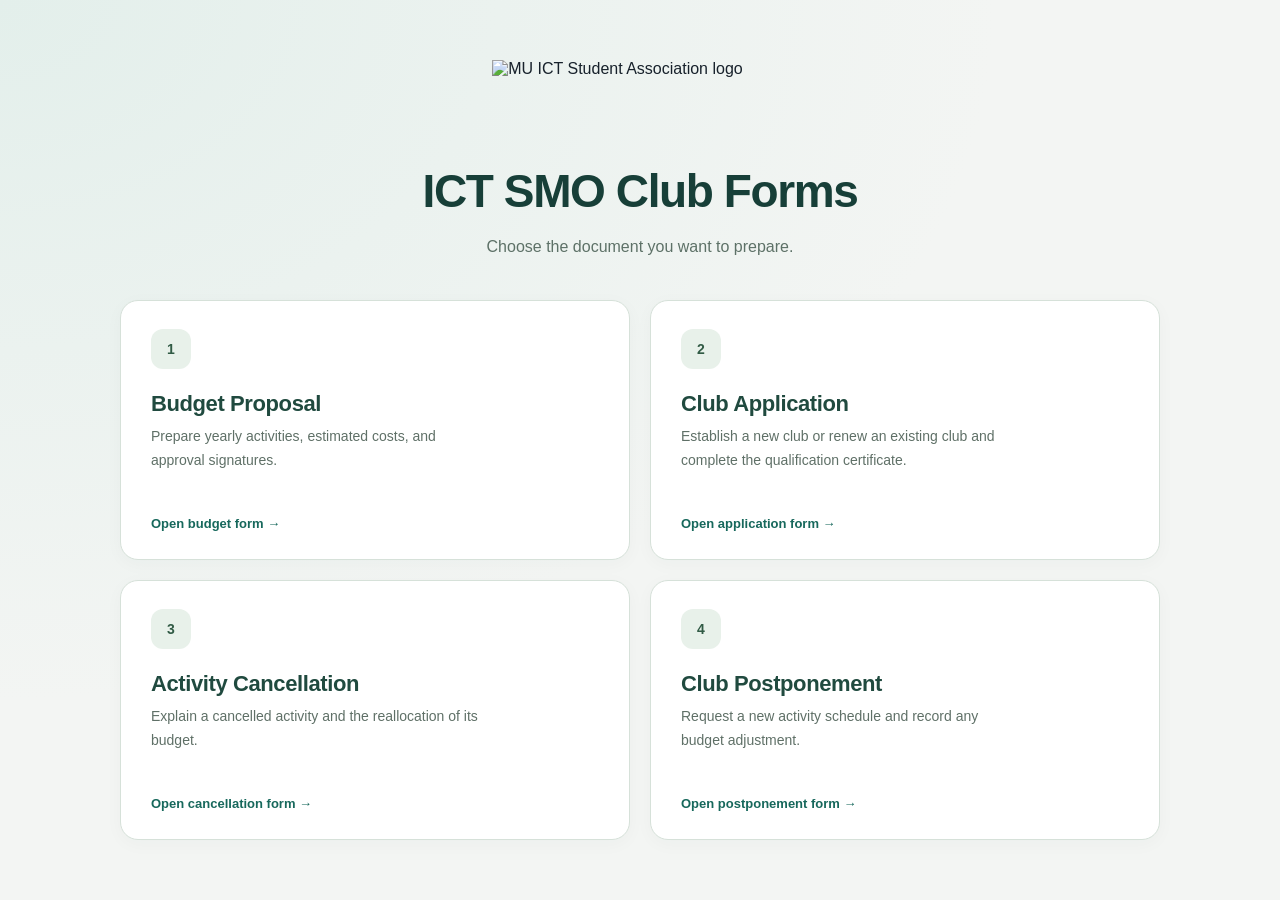
==== index.html @ 6115b39e "Refine screen styling while preserving PDF document layouts" ====
<!doctype html>
<html lang="en">
<head>
  <meta charset="utf-8">
  <meta name="viewport" content="width=device-width, initial-scale=1">
  <title>ICT SMO Club Forms</title>
  <link rel="icon" type="image/svg+xml" href="data:image/svg+xml,%3Csvg xmlns='http://www.w3.org/2000/svg' viewBox='0 0 64 64'%3E%3Crect width='64' height='64' rx='14' fill='%23075b5d'/%3E%3Cpath d='M18 16h28v32H18z' fill='white'/%3E%3Cpath d='M24 24h16M24 32h16M24 40h10' stroke='%23087a7c' stroke-width='4' stroke-linecap='round'/%3E%3C/svg%3E">
  <style>
    @font-face { font-family: "THSarabunPSK"; src: url("assets/THSarabunPSK.ttf") format("truetype"); font-weight: 400; }
    @font-face { font-family: "THSarabunPSK"; src: url("assets/THSarabunPSK-Bold.ttf") format("truetype"); font-weight: 700 900; }
    :root { --brand: #087a7c; --brand-dark: #075b5d; --ink: #17212b; --muted: #667085; --line: #d5dde2; --canvas: #eef3f4; }
    * { box-sizing: border-box; }
    body { min-height: 100vh; margin: 0; display: grid; place-items: center; color: var(--ink); background: var(--canvas); font-family: Arial, Helvetica, sans-serif; }
    main { width: min(920px, calc(100% - 32px)); padding: 42px 0; }
    .brand { display: block; width: min(7.82cm, 74vw); height: 2.01cm; margin: 0 auto 24px; object-fit: contain; }
    h1 { margin: 0; text-align: center; color: var(--brand-dark); font-size: clamp(28px, 4vw, 42px); }
    .intro { margin: 10px auto 30px; text-align: center; color: var(--muted); font-size: 16px; }
    .choices { display: grid; grid-template-columns: repeat(2, minmax(0, 1fr)); gap: 20px; }
    .choice { display: flex; min-height: 220px; flex-direction: column; padding: 28px; color: inherit; background: white; border: 1px solid var(--line); border-radius: 16px; box-shadow: 0 8px 26px rgba(23, 33, 43, .08); text-decoration: none; transition: transform .15s ease, border-color .15s ease, box-shadow .15s ease; }
    .choice:hover, .choice:focus-visible { transform: translateY(-3px); border-color: var(--brand); box-shadow: 0 12px 30px rgba(7, 91, 93, .14); outline: none; }
    .choice-number { width: 42px; height: 42px; display: grid; place-items: center; border-radius: 50%; color: white; background: var(--brand); font-weight: 800; }
    .choice h2 { margin: 24px 0 8px; font-size: 23px; }
    .choice p { margin: 0; color: var(--muted); line-height: 1.5; }
    .open { margin-top: auto; padding-top: 22px; color: var(--brand-dark); font-weight: 800; }
    @media (max-width: 680px) { .choices { grid-template-columns: 1fr; } .choice { min-height: 190px; } }
  </style>
  <link rel="stylesheet" href="screen.css" media="screen">
</head>
<body>
  <main>
    <img class="brand" src="assets/logo.png" alt="MU ICT Student Association logo">
    <h1>ICT SMO Club Forms</h1>
    <p class="intro">Choose the document you want to prepare.</p>
    <section class="choices" aria-label="Available club forms">
      <a class="choice" href="budget.html">
        <span class="choice-number">1</span>
        <h2>Budget Proposal</h2>
        <p>Prepare yearly activities, estimated costs, and approval signatures.</p>
        <span class="open">Open budget form →</span>
      </a>
      <a class="choice" href="application.html">
        <span class="choice-number">2</span>
        <h2>Club Application</h2>
        <p>Establish a new club or renew an existing club and complete the qualification certificate.</p>
        <span class="open">Open application form →</span>
      </a>
      <a class="choice" href="cancellation.html">
        <span class="choice-number">3</span>
        <h2>Activity Cancellation</h2>
        <p>Explain a cancelled activity and the reallocation of its budget.</p>
        <span class="open">Open cancellation form →</span>
      </a>
      <a class="choice" href="postponement.html">
        <span class="choice-number">4</span>
        <h2>Club Postponement</h2>
        <p>Request a new activity schedule and record any budget adjustment.</p>
        <span class="open">Open postponement form →</span>
      </a>
    </section>
  </main>
</body>
</html>
---- screen.css ----
/* Screen chrome only. Keep document typography, geometry and print rules in
   their original stylesheets. The media guard also protects direct imports. */
@media screen {
  body {
    background: radial-gradient(ellipse at top left, #e3efeb 0, transparent 55%), #f3f5f3;
  }

  .app-header {
    padding: 22px 28px;
    background: #123f40;
    border-bottom: 3px solid #b9d6b7;
    box-shadow: 0 4px 20px #183b3b14;
    flex-wrap: wrap;
  }
  .app-header h1 { font-size: 20px; line-height: 1.35; letter-spacing: -.3px; }
  .app-header p { margin-top: 6px; line-height: 1.5; color: #d7e7e5; opacity: 1; }
  .actions { align-items: center; gap: 8px; }
  .actions .file-button { margin: 0; }
  .actions button, .actions .file-button { font-size: 13px; }
  .actions .primary { background: #d6e8b9; color: #173b33; border-color: #d6e8b9; }

  .workspace {
    grid-template-columns: minmax(340px, 420px) minmax(0, 1fr);
    gap: 24px;
    padding: 28px;
    max-width: 1600px;
  }
  .workspace > .panel { min-width: 0; width: 100%; }
  .panel { border-color: #dbe4df; border-radius: 16px; box-shadow: 0 6px 24px #223e3210; }
  .panel-title {
    padding: 20px 24px;
    color: #214c45;
    background: #fcfdfb;
    border-bottom-color: #e2e9e4;
    font-size: 15px;
    line-height: 1.4;
  }
  .form-body { padding: 24px; }
  .form-body fieldset { min-width: 0; margin-bottom: 28px; }
  .form-body legend { margin-bottom: 16px; color: #214c45; font-size: 14px; }
  .form-body label { margin-bottom: 14px; line-height: 1.5; color: #45594f; }
  .form-body .grid-2 { gap: 12px; }
  .form-body input:not([type="radio"]):not([type="checkbox"]),
  .form-body textarea, .form-body select {
    min-width: 0;
    min-height: 44px;
    padding: 10px 12px;
    border: 1px solid #cbd8d0;
    border-radius: 8px;
    background: #fcfdfc;
    transition: border-color .15s, box-shadow .15s;
  }
  .form-body input:hover, .form-body textarea:hover, .form-body select:hover { border-color: #87a99a; }
  .form-body input:focus, .form-body textarea:focus, .form-body select:focus {
    outline: 2px solid #087a7c;
    outline-offset: 2px;
    border-color: #087a7c;
    box-shadow: 0 0 0 5px #087a7c0a;
  }
  .form-body input[type="radio"], .form-body input[type="checkbox"] { accent-color: #087a7c; flex-shrink: 0; }
  .form-body .radio-group, .form-body .check-field { padding: 8px 0; }
  .person-card, .activity-card, .objective-card {
    padding: 16px;
    margin-bottom: 14px;
    background: #f5f8f5;
    border-color: #e0e8e1;
    border-radius: 10px;
  }
  .person-card h3, .activity-card h3, .objective-card h3 { margin-bottom: 14px; color: #355b4c; }
  .form-footer { padding-top: 12px; border-top: 1px solid #e2e9e4; }
  .screen-note { line-height: 1.65; color: #61736a; }
  .app-header button, .app-header .file-button,
  .form-body button {
    min-height: 42px;
    border-radius: 8px;
    padding: 10px 14px;
    line-height: 1.3;
    transition: background .15s, box-shadow .15s;
  }
  .app-header button:focus-visible, .app-header .file-button:focus-within,
  .form-body button:focus-visible { outline: 3px solid #75b6b1; outline-offset: 3px; }
  /* Preserve native file-input keyboard access while keeping the label UI. */
  .file-button { position: relative; }
  .file-button input {
    display: block;
    position: absolute;
    width: 1px;
    height: 1px;
    padding: 0;
    margin: 0;
    border: 0;
    overflow: hidden;
    clip-path: inset(50%);
  }
  .preview-wrap { padding: 28px; background: #e6ebe7; scrollbar-color: #96aaa0 #e6ebe7; }

  /* Home page */
  body > main:not(.workspace) { width: min(1040px, calc(100% - 48px)); padding: 56px 0; }
  .brand { margin-bottom: 28px; }
  main:not(.workspace) > h1 { color: #173f38; letter-spacing: -1.4px; font-size: clamp(30px, 4vw, 46px); }
  .intro { margin: 16px auto 40px; line-height: 1.6; color: #5d7167; }
  .choices { gap: 20px; }
  .choice { position: relative; padding: 28px 30px; min-height: 260px; border-color: #d6e1d9; border-radius: 18px; box-shadow: 0 4px 18px #1e443008; }
  .choice-number { width: 40px; height: 40px; border-radius: 12px; background: #e8f1ea; color: #315b45; font-size: 14px; }
  .choice h2 { margin-top: 22px; font-size: 22px; letter-spacing: -.4px; color: #204a3f; }
  .choice p { font-size: 14px; line-height: 1.7; max-width: 42ch; color: #5f7067; }
  .choice .open { padding-top: 24px; font-size: 13px; color: #17685c; }
  .choice:hover { border-color: #75a38a; box-shadow: 0 12px 30px #254e3912; }
  .choice:focus-visible { outline: 3px solid #087a7c; outline-offset: 4px; }

  @media (max-width: 1120px) {
    .workspace { grid-template-columns: minmax(0, 1fr); max-width: 960px; }
    .panel.form-panel { max-width: none; margin: 0; }
  }
  @media (max-width: 600px) {
    .app-header { position: static; padding: 20px 16px; align-items: stretch; flex-direction: column; }
    .app-header h1 { font-size: 18px; }
    .actions { display: grid; grid-template-columns: repeat(2, minmax(0, 1fr)); }
    .actions .primary { grid-column: 1 / -1; }
    .actions .file-button { text-align: center; }
    .workspace { padding: 16px 12px; gap: 20px; }
    .form-body, .panel-title { padding: 20px; }
    .form-body .grid-2 { grid-template-columns: minmax(0, 1fr); gap: 0; }
    .preview-wrap { padding: 16px; }
    body > main:not(.workspace) { width: calc(100% - 32px); padding: 32px 0; }
    .intro { margin-bottom: 28px; }
    .choice { min-height: 230px; padding: 24px; }
  }
  @media (prefers-reduced-motion: reduce) {
    .choice, .form-body input, .form-body textarea, .form-body select,
    .app-header button, .app-header .file-button, .form-body button { transition: none; }
    .choice:hover, .choice:focus-visible { transform: none; }
  }
}
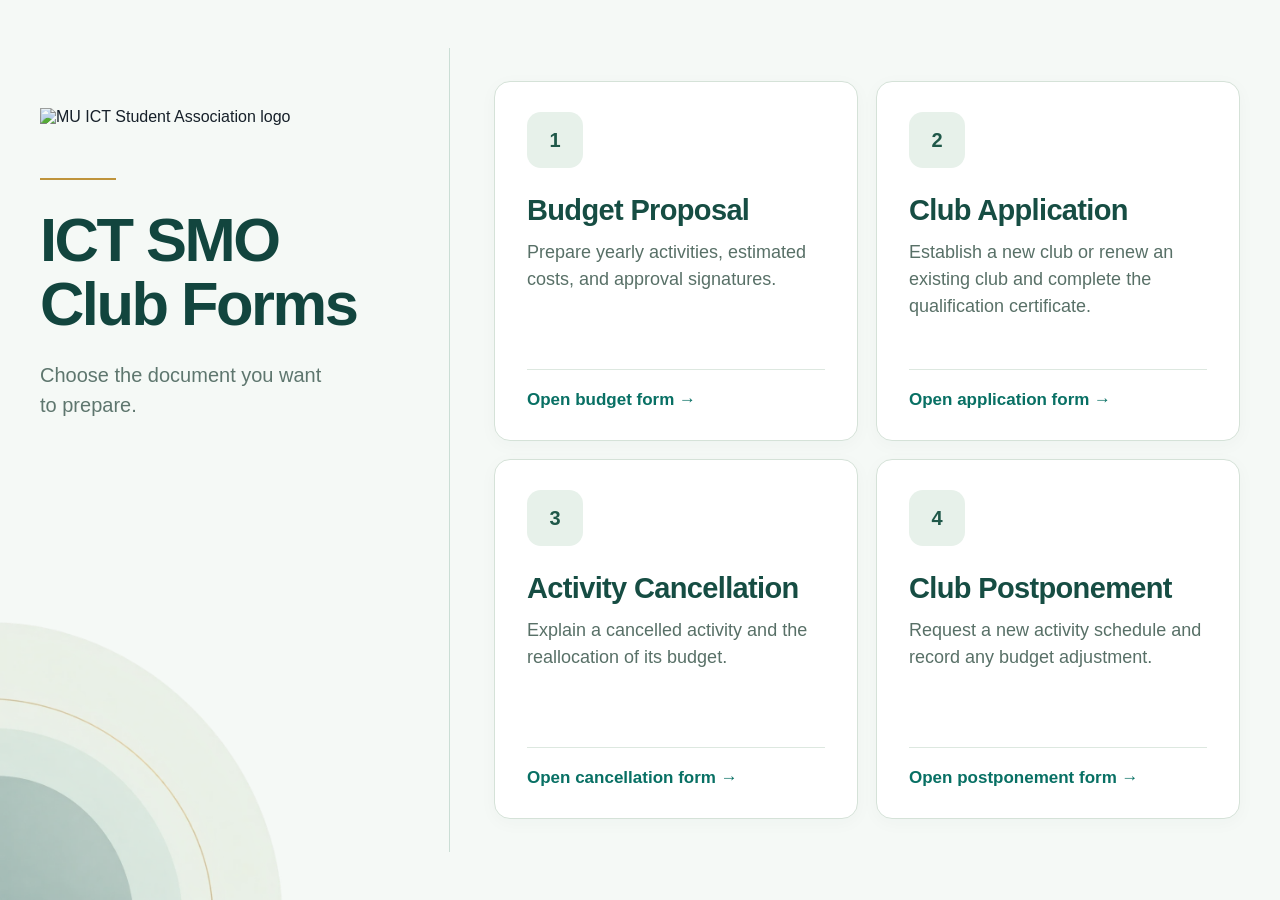
==== commit 7067d8b7: "Add editorial split layout across club forms" ====
--- a/index.html
+++ b/index.html
@@ -26,11 +26,13 @@
   </style>
   <link rel="stylesheet" href="screen.css" media="screen">
 </head>
-<body>
-  <main>
-    <img class="brand" src="assets/logo.png" alt="MU ICT Student Association logo">
-    <h1>ICT SMO Club Forms</h1>
-    <p class="intro">Choose the document you want to prepare.</p>
+<body class="home-page">
+  <main class="home-layout">
+    <header class="home-intro">
+      <img class="brand" src="assets/logo.png" alt="MU ICT Student Association logo">
+      <h1>ICT SMO Club Forms</h1>
+      <p class="intro">Choose the document you want to prepare.</p>
+    </header>
     <section class="choices" aria-label="Available club forms">
       <a class="choice" href="budget.html">
         <span class="choice-number">1</span>
--- a/screen.css
+++ b/screen.css
@@ -2,22 +2,22 @@
    their original stylesheets. The media guard also protects direct imports. */
 @media screen {
   body {
-    background: radial-gradient(ellipse at top left, #e3efeb 0, transparent 55%), #f3f5f3;
+    background: #f3f7f4;
   }
 
   .app-header {
-    padding: 22px 28px;
-    background: #123f40;
-    border-bottom: 3px solid #b9d6b7;
-    box-shadow: 0 4px 20px #183b3b14;
+    padding: 24px 32px;
+    background: #113f3b;
+    border-bottom: 1px solid #b48a35;
+    box-shadow: 0 4px 18px #173b3412;
     flex-wrap: wrap;
   }
-  .app-header h1 { font-size: 20px; line-height: 1.35; letter-spacing: -.3px; }
+  .app-header h1 { font-size: 22px; line-height: 1.3; letter-spacing: -.55px; }
   .app-header p { margin-top: 6px; line-height: 1.5; color: #d7e7e5; opacity: 1; }
   .actions { align-items: center; gap: 8px; }
   .actions .file-button { margin: 0; }
   .actions button, .actions .file-button { font-size: 13px; }
-  .actions .primary { background: #d6e8b9; color: #173b33; border-color: #d6e8b9; }
+  .actions .primary { background: #dceabd; color: #173b33; border-color: #dceabd; }
 
   .workspace {
     grid-template-columns: minmax(340px, 420px) minmax(0, 1fr);
@@ -26,18 +26,20 @@
     max-width: 1600px;
   }
   .workspace > .panel { min-width: 0; width: 100%; }
-  .panel { border-color: #dbe4df; border-radius: 16px; box-shadow: 0 6px 24px #223e3210; }
+  .panel { border-color: #d9e3dc; border-radius: 16px; box-shadow: 0 6px 24px #223e3210; }
   .panel-title {
     padding: 20px 24px;
-    color: #214c45;
+    color: #184b43;
     background: #fcfdfb;
     border-bottom-color: #e2e9e4;
-    font-size: 15px;
+    font-size: 17px;
+    font-weight: 800;
+    letter-spacing: -.25px;
     line-height: 1.4;
   }
   .form-body { padding: 24px; }
   .form-body fieldset { min-width: 0; margin-bottom: 28px; }
-  .form-body legend { margin-bottom: 16px; color: #214c45; font-size: 14px; }
+  .form-body legend { margin-bottom: 16px; padding-bottom: 8px; color: #214c45; border-bottom: 1px solid #dfc581; font-size: 15px; letter-spacing: -.15px; }
   .form-body label { margin-bottom: 14px; line-height: 1.5; color: #45594f; }
   .form-body .grid-2 { gap: 12px; }
   .form-body input:not([type="radio"]):not([type="checkbox"]),
@@ -50,7 +52,7 @@
     background: #fcfdfc;
     transition: border-color .15s, box-shadow .15s;
   }
-  .form-body input:hover, .form-body textarea:hover, .form-body select:hover { border-color: #87a99a; }
+  .form-body input:hover, .form-body textarea:hover, .form-body select:hover { border-color: #6f9f90; }
   .form-body input:focus, .form-body textarea:focus, .form-body select:focus {
     outline: 2px solid #087a7c;
     outline-offset: 2px;
@@ -92,21 +94,83 @@
     overflow: hidden;
     clip-path: inset(50%);
   }
-  .preview-wrap { padding: 28px; background: #e6ebe7; scrollbar-color: #96aaa0 #e6ebe7; }
+  .preview-wrap { padding: 28px; background: #e8ede8; scrollbar-color: #96aaa0 #e8ede8; }
 
   /* Home page */
-  body > main:not(.workspace) { width: min(1040px, calc(100% - 48px)); padding: 56px 0; }
-  .brand { margin-bottom: 28px; }
-  main:not(.workspace) > h1 { color: #173f38; letter-spacing: -1.4px; font-size: clamp(30px, 4vw, 46px); }
-  .intro { margin: 16px auto 40px; line-height: 1.6; color: #5d7167; }
-  .choices { gap: 20px; }
-  .choice { position: relative; padding: 28px 30px; min-height: 260px; border-color: #d6e1d9; border-radius: 18px; box-shadow: 0 4px 18px #1e443008; }
-  .choice-number { width: 40px; height: 40px; border-radius: 12px; background: #e8f1ea; color: #315b45; font-size: 14px; }
-  .choice h2 { margin-top: 22px; font-size: 22px; letter-spacing: -.4px; color: #204a3f; }
-  .choice p { font-size: 14px; line-height: 1.7; max-width: 42ch; color: #5f7067; }
-  .choice .open { padding-top: 24px; font-size: 13px; color: #17685c; }
-  .choice:hover { border-color: #75a38a; box-shadow: 0 12px 30px #254e3912; }
+  .home-page {
+    background: #f5f9f6 url("assets/editorial-motif.webp") no-repeat left bottom / min(42vw, 570px) auto;
+  }
+  .home-layout {
+    display: grid;
+    grid-template-columns: minmax(320px, 410px) minmax(0, 1fr);
+    align-items: center;
+    gap: 44px;
+    width: min(1260px, calc(100% - 80px));
+    min-height: min(100vh, 920px);
+    margin: 0 auto;
+    padding: 48px 0;
+  }
+  .home-intro {
+    align-self: stretch;
+    display: flex;
+    flex-direction: column;
+    justify-content: flex-start;
+    padding: 60px 36px 0 0;
+    border-right: 1px solid #cbded5;
+  }
+  .home-intro .brand {
+    align-self: flex-start;
+    width: min(100%, 360px);
+    height: auto;
+    margin: 0 0 52px;
+    mix-blend-mode: multiply;
+  }
+  .home-intro h1 {
+    margin: 0;
+    color: #12453e;
+    font-size: clamp(42px, 4.8vw, 68px);
+    line-height: 1.04;
+    letter-spacing: -2.5px;
+    text-align: left;
+  }
+  .home-intro h1::before {
+    content: "";
+    display: block;
+    width: 76px;
+    margin-bottom: 28px;
+    border-top: 2px solid #bf943b;
+  }
+  .home-intro .intro {
+    max-width: 290px;
+    margin: 24px 0 0;
+    color: #5e766e;
+    font-size: 20px;
+    line-height: 1.5;
+    text-align: left;
+  }
+  .choices { gap: 18px; }
+  .choice {
+    position: relative;
+    min-height: 360px;
+    padding: 30px 32px;
+    border-color: #d5e2d8;
+    border-radius: 16px;
+    box-shadow: 0 4px 18px #1e443008;
+  }
+  .choice-number { width: 56px; height: 56px; border-radius: 14px; background: #e7f1ea; color: #1f5849; font-size: 20px; }
+  .choice h2 { margin: 26px 0 12px; color: #164d43; font-size: 29px; letter-spacing: -.65px; }
+  .choice p { color: #587067; font-size: 18px; line-height: 1.5; }
+  .choice .open { padding-top: 20px; border-top: 1px solid #dde8e0; color: #087064; font-size: 17px; }
+  .choice:hover { border-color: #8caf9a; box-shadow: 0 12px 30px #254e3912; }
   .choice:focus-visible { outline: 3px solid #087a7c; outline-offset: 4px; }
+
+  @media (max-width: 1020px) {
+    .home-layout { grid-template-columns: 1fr; gap: 32px; min-height: 0; padding: 56px 0; }
+    .home-intro { padding: 0 0 28px; border-right: 0; border-bottom: 1px solid #cbded5; }
+    .home-intro .brand { margin-bottom: 28px; }
+    .home-intro h1 { max-width: 13ch; }
+    .choice { min-height: 265px; }
+  }
 
   @media (max-width: 1120px) {
     .workspace { grid-template-columns: minmax(0, 1fr); max-width: 960px; }
@@ -122,9 +186,19 @@
     .form-body, .panel-title { padding: 20px; }
     .form-body .grid-2 { grid-template-columns: minmax(0, 1fr); gap: 0; }
     .preview-wrap { padding: 16px; }
-    body > main:not(.workspace) { width: calc(100% - 32px); padding: 32px 0; }
-    .intro { margin-bottom: 28px; }
-    .choice { min-height: 230px; padding: 24px; }
+    .home-page { background-size: 280px auto; }
+    .home-layout { width: calc(100% - 32px); gap: 24px; padding: 28px 0 48px; }
+    .home-intro { padding-bottom: 26px; }
+    .home-intro .brand { width: min(80vw, 280px); margin-bottom: 30px; }
+    .home-intro h1 { font-size: clamp(34px, 9vw, 44px); letter-spacing: -1.5px; }
+    .home-intro h1::before { margin-bottom: 20px; }
+    .home-intro .intro { margin-top: 16px; font-size: 16px; }
+    .choices { grid-template-columns: 1fr; gap: 14px; }
+    .choice { min-height: 220px; padding: 22px; }
+    .choice-number { width: 44px; height: 44px; font-size: 16px; }
+    .choice h2 { font-size: 25px; }
+    .choice p { font-size: 16px; }
+    .choice .open { font-size: 15px; }
   }
   @media (prefers-reduced-motion: reduce) {
     .choice, .form-body input, .form-body textarea, .form-body select,
